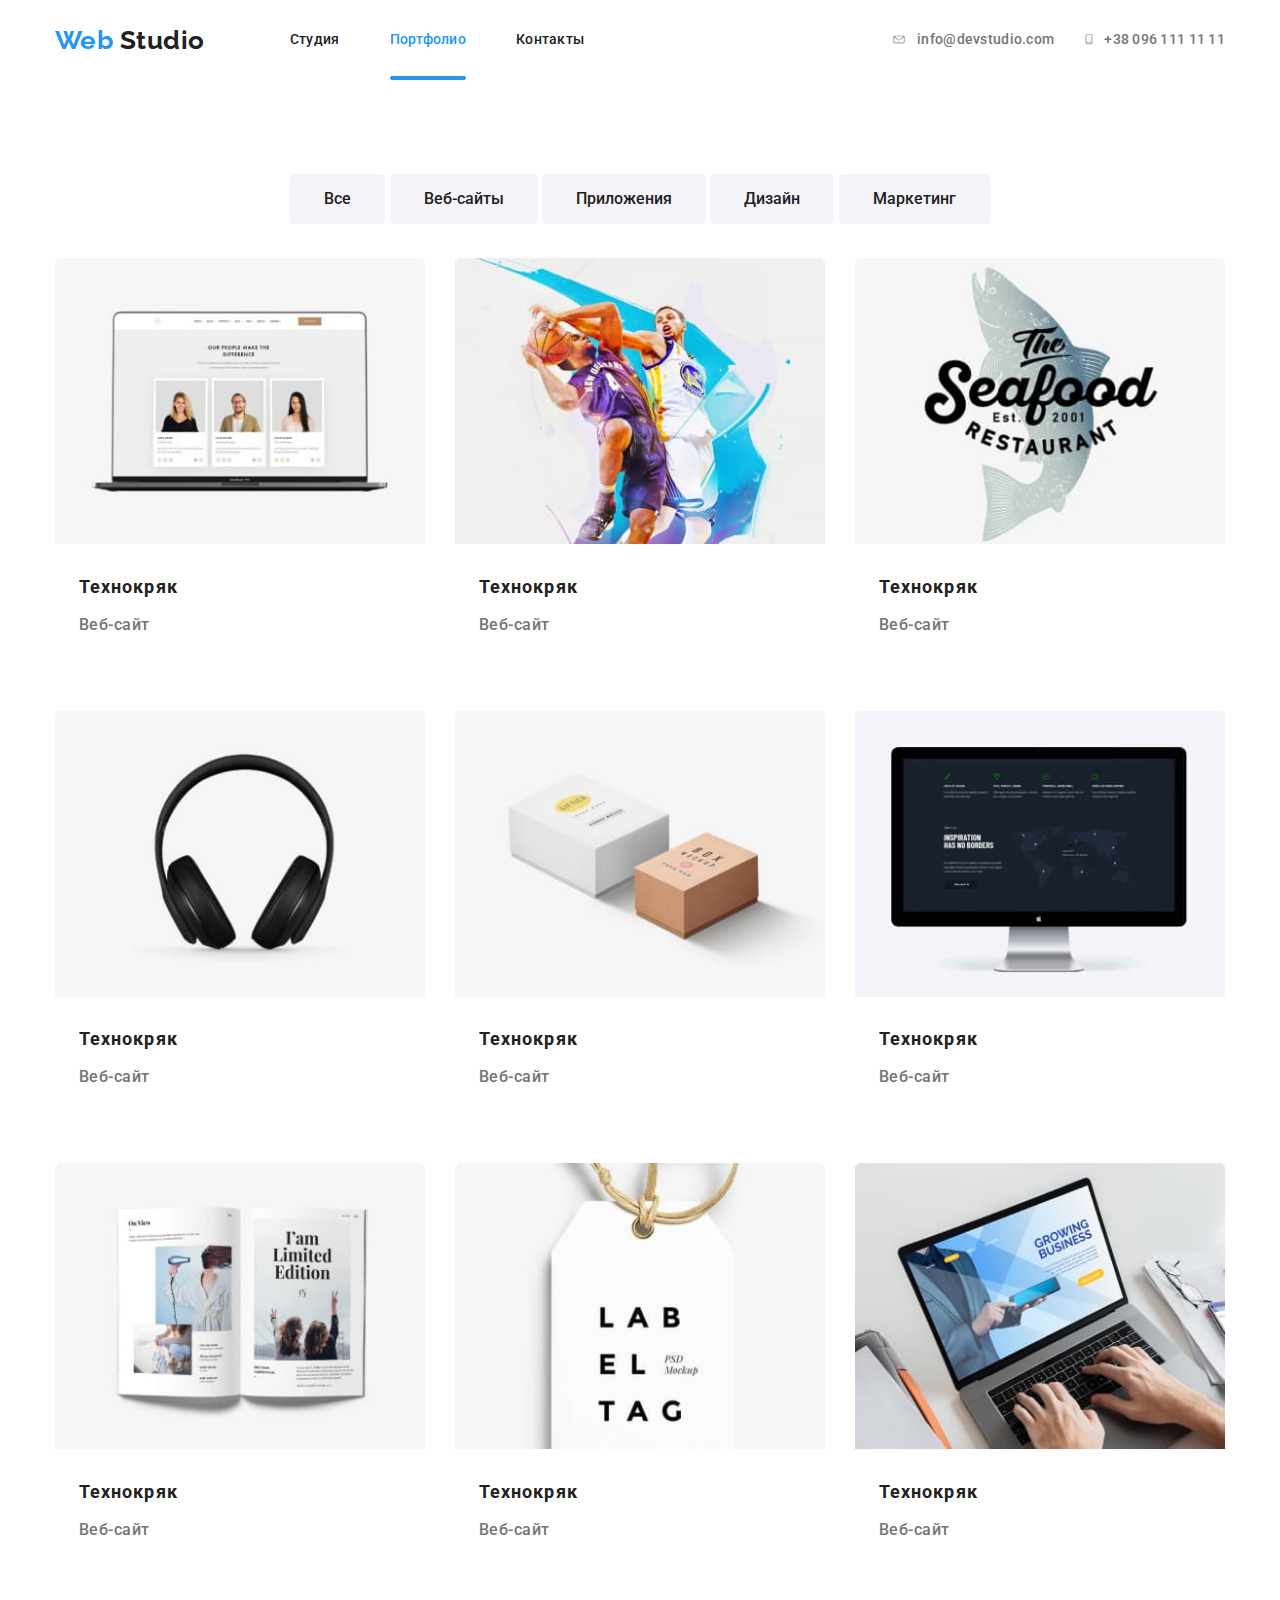
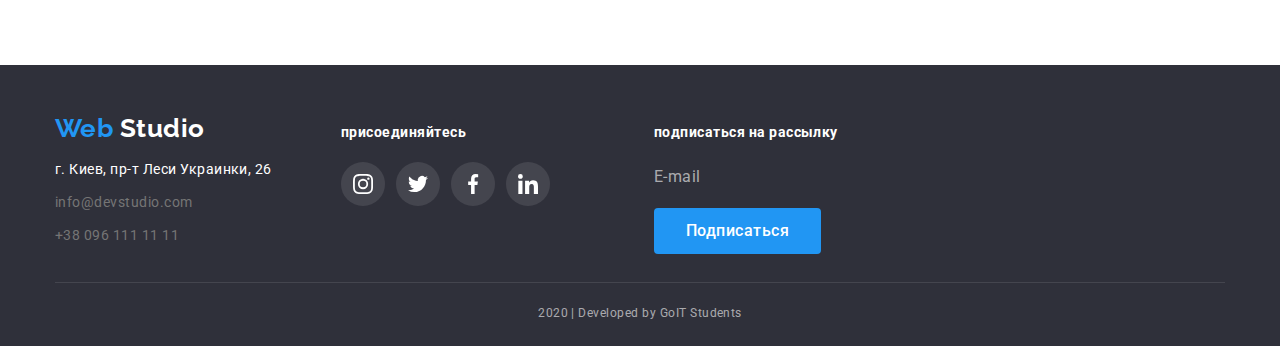
==== portfolio.html @ e04cdd91 "Почти закончила ДЗ 5" ====
<!DOCTYPE html>
<html lang="ru">
  <head>
    <meta charset="UTF-8" />
    <meta name="viewport" content="width=device-width, initial-scale=1.0" />
    <title>Document</title>
    <link
      href="https://fonts.googleapis.com/css2?family=Raleway:wght@700&family=Roboto:wght@400;500;700;900&display=swap"
      rel="stylesheet"
    />
    <link
      rel="stylesheet"
      href="https://cdnjs.cloudflare.com/ajax/libs/modern-normalize/0.6.0/modern-normalize.min.css"
    />
    <link rel="stylesheet" href="./css/common.css" />
    <link rel="stylesheet" href="./css/main.css" />
  </head>
  <body class="body-page">
    <header class="page-header">
      <!-- Шапка -->
      <nav class="container main-nav">
        <!-- Логотип -->
        <a href="/" class="logo">
          Web <span class="logo color">Studio</span>
        </a>
        <!--Новигация-->
        <ul class="site-nav list">
          <li class="item"><a href="./index.html" class="link">Студия</a></li>
          <li class="item">
            <a href="./portfolio.html" class="link current">Портфолио</a>
          </li>
          <li class="item"><a href="/" class="link">Контакты</a></li>
        </ul>
        <!--Контакты-->
        <ul class="contact-nav list">
          <li class="item">
            <a href="mailto:info@devstudio.com" class="link"><svg class="icon-envelope" width="16" height="11"><use href="./img/symbol-defs.svg#icon-envelope"></use></svg>info@devstudio.com </a> 
          </li>
          <li class="item">
            <a href="tel:+380961111111" class="link"><svg class="icon-vector" width="10" height="15"><use href="./img/symbol-defs.svg#icon-Vector"></use></svg>+38 096 111 11 11</a>
          </li>
        </ul>
      </nav>
    </header>
    <!-- Портфолио работ -->
    <section class="section">
      <div class="container">
        <!-- <h1 class="section-title">Портфолио работ</h1> -->
        <div class="section-button">
          <button type="button" class="button secondary">Все</button>
          <button type="button" class="button secondary">Веб-сайты</button>
          <button type="button" class="button secondary">Приложения</button>
          <button type="button" class="button secondary">Дизайн</button>
          <button type="button" class="button secondary">Маркетинг</button>
        </div>
        <ul class="portfolio-list list">
          <li class="item">
            <a href="/" class="link">
              <div class = "cover">
                <div class="overlay">
                <p class="overlay-text">
                  Технокряк это современная площадка распространения
                  коронавируса. Компании используют эту платформу для цифрового
                  шпионажа и атак на защищённые сервера конкурентов.
                </p></div>
              <img src="./img/portfolio1.jpg" alt="Фото работы 1" width="370" />
              </div>
              <div class="desc-card">
                <h2 class="title">Технокряк</h2>
                <p class="subtitle">Веб-сайт</p>
              </div>
            </a>
          </li>
          <li class="item">
            <a href="/" class="link">
              <div class = "cover">
                <div class="overlay">
                <p class="overlay-text">
                  Технокряк это современная площадка распространения
                  коронавируса. Компании используют эту платформу для цифрового
                  шпионажа и атак на защищённые сервера конкурентов.
                </p></div>
              <img src="./img/portfolio2.jpg" alt="Фото работы 2" width="370" />
              </div>
              <div class="desc-card">
                <h2 class="title">Технокряк</h2>
                <p class="subtitle">Веб-сайт</p>
              </div>
            </a>
          </li>
          <li class="item">
            <a href="/" class="link">
              <div class = "cover">
                <div class="overlay">
                <p class="overlay-text">
                  Технокряк это современная площадка распространения
                  коронавируса. Компании используют эту платформу для цифрового
                  шпионажа и атак на защищённые сервера конкурентов.
                </p></div>
              <img src="./img/portfolio3.jpg" alt="Фото работы 3" width="370" />
              </div>
              <div class="desc-card">
                <h2 class="title">Технокряк</h2>
                <p class="subtitle">Веб-сайт</p>
              </div>
            </a>
          </li>
          <li class="item">
            <a href="/" class="link">
              <div class = "cover">
                <div class="overlay">
                <p class="overlay-text">
                  Технокряк это современная площадка распространения
                  коронавируса. Компании используют эту платформу для цифрового
                  шпионажа и атак на защищённые сервера конкурентов.
                </p></div>
              <img src="./img/portfolio4.jpg" alt="Фото работы 4" width="370" />
              </div>
              <div class="desc-card">
                <h2 class="title">Технокряк</h2>
                <p class="subtitle">Веб-сайт</p>
              </div>
            </a>
          </li>
          <li class="item">
            <a href="/" class="link">
              <div class = "cover">
                <div class="overlay">
                <p class="overlay-text">
                  Технокряк это современная площадка распространения
                  коронавируса. Компании используют эту платформу для цифрового
                  шпионажа и атак на защищённые сервера конкурентов.
                </p></div>
              <img src="./img/portfolio5.jpg" alt="Фото работы 5" width="370" />
              </div>
              <div class="desc-card">
                <h2 class="title">Технокряк</h2>
                <p class="subtitle">Веб-сайт</p>
              </div>
            </a>
          </li>
          <li class="item">
            <a href="/" class="link">
              <div class = "cover">
                <div class="overlay">
                <p class="overlay-text">
                  Технокряк это современная площадка распространения
                  коронавируса. Компании используют эту платформу для цифрового
                  шпионажа и атак на защищённые сервера конкурентов.
                </p></div>
              <img src="./img/portfolio6.jpg" alt="Фото работы 6" width="370" />
              </div>
              <div class="desc-card">
                <h2 class="title">Технокряк</h2>
                <p class="subtitle">Веб-сайт</p>
              </div>
            </a>
          </li>
          <li class="item">
            <a href="/" class="link">
              <div class = "cover">
                <div class="overlay">
                <p class="overlay-text">
                  Технокряк это современная площадка распространения
                  коронавируса. Компании используют эту платформу для цифрового
                  шпионажа и атак на защищённые сервера конкурентов.
                </p></div>
              <img src="./img/portfolio7.jpg" alt="Фото работы 7" width="370" />
              </div>
              <div class="desc-card">
                <h2 class="title">Технокряк</h2>
                <p class="subtitle">Веб-сайт</p>
              </div>
            </a>
          </li>
            </a>
          </li>
          <li class="item">
            <a href="/" class="link">
              <div class = "cover">
                <div class="overlay">
                <p class="overlay-text">
                  Технокряк это современная площадка распространения
                  коронавируса. Компании используют эту платформу для цифрового
                  шпионажа и атак на защищённые сервера конкурентов.
                </p></div>
              <img src="./img/portfolio8.jpg" alt="Фото работы 8" width="370" />
              </div>
              <div class="desc-card">
                <h2 class="title">Технокряк</h2>
                <p class="subtitle">Веб-сайт</p>
              </div>
            </a>
          </li>
            </a>
          </li>
          <li class="item">
            <a href="/" class="link">
              <div class = "cover">
                <div class="overlay">
                <p class="overlay-text">
                  Технокряк это современная площадка распространения
                  коронавируса. Компании используют эту платформу для цифрового
                  шпионажа и атак на защищённые сервера конкурентов.
                </p></div>
              <img src="./img/portfolio9.jpg" alt="Фото работы 9" width="370" />
              </div>
              <div class="desc-card">
                <h2 class="title">Технокряк</h2>
                <p class="subtitle">Веб-сайт</p>
              </div>
            </a>
          </li>
        </ul>
      </div>
    </section>
    <!--Футер-->
    <!--Футер-->
    <footer class="footer">
      <div class="container">
        <div class="footer-content">
          <div>
            <a href="/" class="logo">
              Web <span class="logo footer">Studio</span>
            </a>
            <address class="address">
              <p class="geo">г. Киев, пр-т Леси Украинки, 26</p>
              <a href="mailto:info@devstudio.com" class="mail"
                >info@devstudio.com</a
              >
              <a href="tel:+380961111111" class="contact"> +38 096 111 11 11</a>
            </address>
          </div>
          <div class="join">
            <p class="subscription">присоединяйтесь</p>
            <ul class="socials-netwok list">
              <li>
                <a href="" class="link instagram" aria-label="Ссылка на Instagram"></a>
              </li>
              <li>
                <a href="" class="link twitter" aria-label="Ссылка на Twitter"></a>
              </li>
              <li>
                <a href="" class="link facebook" aria-label="Ссылка на Facebook"></a>
              </li>
              <li>
                <a href="" class="link linkedin" aria-label="Ссылка на LinkedIn"></a>
              </li>
            </ul>
          </div>
          <div>
            <p class="subscription">подписаться на рассылку</p>
            <p class="email">E-mail</p>
            <a href="/" class="button primary">Подписаться</a>
          </div>
        </div>
        <p class="copyright">2020 | Developed by GoIT Students</p>
      </div>
    </footer>
  </body>
</html>
---- css/common.css ----
:root {
  --primary-text-color: #757575;
  --title-text-color: #212121;
  --accent-color: #2196f3;
  --primary-white-color: #ffffff;
  --bg-grey-color: #f5f4fa;
  --bg-dark-grey-color: #2f303a;
  --footer-text-color: rgba(255, 255, 255, 0.6);
  --bg-body-grey-color: rgba(47, 48, 58, 0.8);
}

.body-page {
  background-color: var(--primary-white-color);
  color: var(--primary-text-color);
  font-family: Roboto, sans-serif;
  letter-spacing: 0.03em;
}

/* Контейнер */
.container {
  margin-left: auto;
  margin-right: auto;
  /* outline: 2px solid blueviolet; */
  width: 1200px;
  padding-left: 15px;
  padding-right: 15px;
}

/* Утилиты*/
.list {
  list-style: none;
  padding: 0;
  margin: 0;
}
.link {
  text-decoration: none;
  font-family: inherit;
  color: inherit;
}
.image {
  display: block;
}

/* Шапка*/
.page-header {
  margin-top: auto;
  margin-bottom: auto;
}

.main-nav {
  display: flex;
  align-items: center;
}

/* Логотип */
.logo {
  color: var(--accent-color);
  font-family: Raleway, sans-serif;
  font-weight: 700;
  font-size: 26px;
  line-height: 1.19;
  text-decoration: none;
}
.logo.color {
  color: var(--title-text-color);
}
/* Новигация */
.site-nav {
  display: flex;
  margin-top: 0;
  margin-bottom: 0;
  margin-left: 85px;
}
.site-nav .item:not(:last-child) {
  margin-right: 50px;
}
.site-nav .link {
  padding-top: 32px;
  padding-bottom: 32px;
  display: block;

  color: var(--title-text-color);
  font-weight: 500;
  font-size: 14px;
  line-height: 1.14;
  letter-spacing: 0.02em;
  text-decoration: none;
  transition-property: all;
  transition-duration: 250ms;
  transition-timing-function: cubic-bezier(0.4, 0, 0.2, 1);
}
.site-nav .link:hover,
.site-nav .link:focus {
  color: var(--accent-color);
}
.site-nav .link.current {
  color: var(--accent-color);
}

.site-nav .item {position: relative;}

.site-nav .current::before{
position: absolute;
display: inline-block;
content: '';
background-color: var(--accent-color);
width: 100%;
height: 4px;
bottom: 0;
border-radius:2px}

/* Контакты  */
.contact-nav {
  display: flex;
  margin-left: auto;
  align-items: center;
}
.contact-nav .item:not(:last-child) {
  margin-right: 30px;
}
.contact-nav .link {
  display: flex;
  align-items: center;
  color: var(--primary-text-color);
  font-weight: 500;
  font-size: 14px;
  line-height: 1.14;
  letter-spacing: 0.02em;
  text-decoration: none;
  transition-property: all;
  transition-duration: 250ms;
  transition-timing-function: cubic-bezier(0.4, 0, 0.2, 1);
}
/* .contact-nav .link {fill: var(--primary-text-color);} */

.contact-nav .link:hover,
.contact-nav .link:focus {
  color: var(--accent-color);
}
.icon-envelope {
  margin-right: 10px;
  cursor: pointer;
  fill: currentColor;
}
/* .icon-envelope:hover,.icon-envelope:focus{fill: currentColor;} */

.icon-vector{
  margin-right: 10px;
  cursor: pointer;
  fill: currentColor;
}
/* .icon-vector:hover,.icon-vector:focus{fill: currentColor;} */


/* Кнопки */
.button {
  display: inline-block;
  border-radius: 4px;
  padding: 10px 32px;
  /* min-width: 200px; */
  margin-top: auto;
  margin-bottom: auto;
  cursor: pointer;

  background-color: var(--primary-white-color);
  color: var(--title-text-color);

  font-weight: 500;
  font-size: 16px;
  line-height: 1.62;
  text-decoration: none;
  text-align: center;
}
.button.primary {
  background-color: var(--accent-color);
  color: var(--primary-white-color);
}

.button.secondary {border-color: transparent;
background-color: var(--bg-grey-color);}
.button.secondary:hover,
.button.secondary:focus {
  background-color: var(--accent-color);
  color: var(--primary-white-color);
  text-align: center;
  box-shadow: 0px 2px 2px rgba(0, 0, 0, 0.12), 0px 1px 2px rgba(0, 0, 0, 0.08), 0px 3px 1px rgba(0, 0, 0, 0.1);
}


/* Футер */
.footer {
  padding-top: 48px;
  color: var(--primary-white-color);
  background-color: var(--bg-dark-grey-color);
}
.footer-content {
  display: flex;
  align-items: baseline;
  margin-bottom: 28px;
}
.address {
  display: flex;
  margin-bottom: auto;
  margin-top: auto;
  margin-right: 69px;
  flex-direction: column;
  align-items: baseline;

  color: var(--primary-text-color);
  font-weight: normal;
  font-size: 14px;
  line-height: 1.71;
  font-style: normal;
}
.geo {
  margin-bottom: 9px;
  color: var(--primary-white-color);
}
.mail {
  margin-bottom: 9px;
  text-decoration: none;
  color: inherit;
}
.contact {
  text-decoration: none;
  color: inherit;
}

.subscription {
  margin-top: auto;
  margin-bottom: 21px;
  font-weight: 700;
  font-size: 14px;
  line-height: 1.14;
}
.email {
  color: var(--footer-text-color);
  font-size: 16px;
  line-height: 1.87;
  display: flex;
  align-items: center;
}
.socials-netwok {
  display: flex;
}
.socials-netwok .link {
  margin-top: auto;
  margin-left: auto;
  margin-right: 11px;
  display: block;
  width: 44px;
  height: 44px;
  background-color: rgba(255, 255, 255, 0.1);
  background-repeat: no-repeat;
  background-position: center;
  border-radius: 50%;
}

.socials-netwok .link:nth-child(4n) {
  margin-right: auto;
}

.socials-netwok .instagram {
  background-image: url(../img/instagram-footer.svg);
}

.socials-netwok .twitter {
  background-image: url(../img/twitter-footer.svg);
}

.socials-netwok .facebook {
  background-image: url(../img/facebook-footer.svg);
}
.socials-netwok .linkedin { background-image: url(../img/linkedin-footer.svg);}

.socials-netwok .link:hover,
.socials-netwok .link:focus {
  background-color: var(--accent-color);
}
.join {
  margin-right: 93px;
  align-items: baseline;
}

.copyright {
  margin-top: auto;
  margin-bottom: auto;
  padding-top: 18px;
  padding-bottom: 21px;
  border-top: 1px solid rgba(255, 255, 255, 0.1);

  color: var(--footer-text-color);
  font-size: 12px;
  line-height: 2;
  text-align: center;
}
---- css/main.css ----
/* цвет основного текста  #757575  */
/* вторичный цвет #212121 */
/* цвет логотпа, ссылок при наведении и акцент #2196F3 */
/* белый цвет #FFFFFF */
/*цвет в футере rgba(255, 255, 255, 0.6);*/
/* цвет фона кнопок #F5F4FA */

/* Стили для index.html */

/* Герой */

.hero {
  text-align: center;
  margin-top: auto;
  margin-bottom: auto;
  margin-left: auto;
  margin-right: auto;
  padding-top: 200px;
  padding-bottom: 200px;
  background-color: darkgrey;
  max-width: 1600px;
  height: 600px;
  outline: 1px solid black;
  background-image: linear-gradient(
      to right,
      rgba(47, 48, 58, 0.8),
      rgba(47, 48, 58, 0.8)
    ),
    url("../img/Header.jpg");
  background-repeat: no-repeat;
  background-size: cover;
}

.hero-title {
  margin-top: 0px;
  margin-bottom: 46px;

  color: var(--primary-white-color);
  font-weight: 900;
  font-size: 44px;
  line-height: 1.36;
  text-align: center;
  letter-spacing: 0.06em;
  text-transform: uppercase;
}

/* Секции  */
.section {
  padding-top: 94px;
  padding-bottom: 94px;
}

.section-title {
  margin-top: 0;
  margin-bottom: 50px;
  color: var(--title-text-color);
  font-weight: 700;
  font-size: 36px;
  line-height: 1.17;
  text-align: center;
}

/* Преимущества */
.feature-list {
  display: flex;
  flex-wrap: wrap;
  margin-top: auto;
  margin-bottom: auto;
}
.feature-list .item {
  width: 270px;
  margin-right: 30px;
  margin-top: auto;
  margin-bottom: auto;
}
.feature-list .item:nth-child(4n) {
  margin-right: 0;
}

.icon-feature {
  display: flex;
  justify-content: center;
  align-items: center;
  margin-top: 0;
  margin-bottom: 30px;
  background-color: var(--bg-grey-color);
  width: 270px;
  height: 120px;
}


.feature-list .title {
  margin-top: 0;
  margin-bottom: 10px;
  color: var(--title-text-color);
  font-weight: 700;
  font-size: 14px;
  line-height: 1.14;
}
.feature-list .text {
  margin-top: 0;
  margin-bottom: 0;
  font-size: 14px;
  line-height: 1.71;
}

/* Чем мы занимаемся */
.skill-list {
  display: flex;
  flex-wrap: wrap;
  margin-top: auto;
  margin-bottom: auto;
}

.skill-list .item {
  width: 370px;
  margin-right: 30px;
  margin-top: auto;
  margin-bottom: auto;
  position: relative;
  display: flex;
  justify-content: center;
  cursor: pointer;
}

.skill-list .item:nth-child(3n) {
  margin-right: auto;
}

.skill-list .item::before {
  position: absolute;
  display: inline-block;
  content: '';
  background-color: rgba(47, 48, 58, 0.8);
  width: 100%;
  height: 70px;
  bottom: 0;}



.skill-list .title {
  bottom: 9%;
  margin: 0;
  color: var(--primary-white-color);
  font-weight: 700;
  font-size: 14px;
  line-height: 1.14;
  text-align: center;
  position: absolute;
  text-transform: uppercase;
}

/* Наша команда */
.team-list {
  display: flex;
  flex-wrap: wrap;
  margin-top: auto;
  margin-bottom: auto;
}

.team-list .item {
  margin-right: 30px;
  margin-top: auto;
  margin-bottom: auto;
  padding-bottom: 24px;
  box-shadow: 0px 2px 1px rgba(0, 0, 0, 0.2), 0px 1px 1px rgba(0, 0, 0, 0.14),
    0px 1px 3px rgba(0, 0, 0, 0.12);
  border-radius: 4px;
}

.team-list .item:nth-child(4n) {
  margin-right: auto;
}

.team-list .foto {
  display: block;
  margin-bottom: 30px;
}

.team {
  background-color: var(--bg-grey-color);
}

.team-list .title {
  margin-top: auto;
  margin-bottom: 10px;
  color: var(--title-text-color);
  font-weight: 500;
  font-size: 16px;
  line-height: 1.19;
  text-align: center;
}
.team-list .specialty {
  margin-top: 0;
  margin-bottom: 16px;
  font-size: 16px;
  line-height: 1.19;
  text-align: center;
}

.socials {
  display: flex;
  margin-top: 0;
  justify-content: center;
}

.icon {
  margin-right: 10px;
  width: 44px;
  height: 44px;
  display: flex;
  align-items: center;
  justify-content: center;
  border-radius: 50%;
  color: #AFB1B8;
  transition-property: all;
  transition-duration: 250ms;
  transition-timing-function: cubic-bezier(0.4, 0, 0.2, 1);
}

.icon:nth-child(4n) {
  margin-right: 0;
}

.socials .icon:hover, 
.socials .icon:focus {color: #ffffff;}

.icon:hover,.icon:focus {background-color: var(--accent-color);}

.icon-socials {fill: currentColor}
.icon-socials:focus,.icon-socials:hover {fill: #ffffff;}


/* Постоянные клиенты */
.client-list {
  display: flex;
  flex-wrap: nowrap;
  margin-top: auto;
  margin-bottom: auto;
  justify-content: center;
}

.client-list .item {margin-right: 30px;}
.client-list .item:nth-child(6n) {margin-right: 0;}

.company-link{
justify-content: center;
align-items: center;
display: flex;
color: var(--primary-text-color);
width: 170px;
height: 90px;
outline: 1px solid #AFB1B8;
border-radius: 4px;
/* margin-right: 30px; */
margin-top: auto;
margin-bottom: auto;
transition-property: all;
  transition-duration: 250ms;
  transition-timing-function: cubic-bezier(0.4, 0, 0.2, 1);
}

.client-list .company-link:hover,
.client-list .company-link:focus {outline: 1px solid var(--accent-color);
  color: var(--accent-color);
}

.icon-client {fill: currentColor}
/* .icon-client:hover, .icon-client:focus {fill: var(--accent-color);} */

/* Стили для portfolio.html */
.section-button {
  margin-top: 0;
  margin-bottom: 34px;
  text-align: center;
}
.portfolio-list {
  display: flex;
  flex-wrap: wrap;
  /* margin-top: auto;
  margin-bottom: auto; */
  margin: -15px;
}

.portfolio-list .link {display: block;}

.portfolio-list .item {
  width: 370px;
  margin: 15px;
  /* margin-top: 0;
  margin-bottom: 30px;
  margin-right: 30px; */
  /* background: #ffffff;
  border: 1px solid #eeeeee; */
  border-top-right-radius: 5px;
  border-top-left-radius: 5px;
  overflow: hidden;
  transition-property: all;
  transition-duration: 250ms;
  transition-timing-function: cubic-bezier(0.4, 0, 0.2, 1);
}

.portfolio-list .item:hover {box-shadow: 1px 4px 6px rgba(0, 0, 0, 0.16), 0px 4px 4px rgba(0, 0, 0, 0.06),
  0px 1px 1px rgba(0, 0, 0, 0.12);}

.portfolio-list .item:nth-child(3n) {
  margin-right: 0px;
}

.portfolio-list .item:nth-last-child(-n + 3) {
  margin-bottom: 0px;
}

.cover {
  position: relative;
  overflow: hidden;
}

.overlay {
  padding: 63px 24px;
  position: absolute;
  bottom: 0;
  content: '';
  display: inline-block;
  width: 100%;
  height: 100%;
  background-color: rgba(33, 150, 243, 0.9);
  transform: translateY(100%);
  opacity: 0;
  transition-property: all;
  transition-duration: 250ms;
  transition-timing-function: cubic-bezier(0.4, 0, 0.2, 1);}

  .overlay-text {
    margin: 0;
    color: var(--primary-white-color);
    font-weight: 500;
    font-size: 18px;
    line-height: 1.56;
  }

.item:hover .overlay {
  transform: translateY(0%);
  opacity: 1;
}
  
.portfolio-list .title {
  font-weight: 700;
  font-size: 18px;
  line-height: 2;

  letter-spacing: 0.06em;
  color: var(--title-text-color);
  margin-top: 20px;
  margin-bottom: 4px;
}
.portfolio-list .subtitle {
  font-weight: 500;
  font-size: 16px;
  line-height: 2;
  margin-top: auto;
  margin-bottom: 20px;
}

.desc-card {
  padding-left: 24px;
  padding-right: 24px;
  padding-bottom: 20px;
}
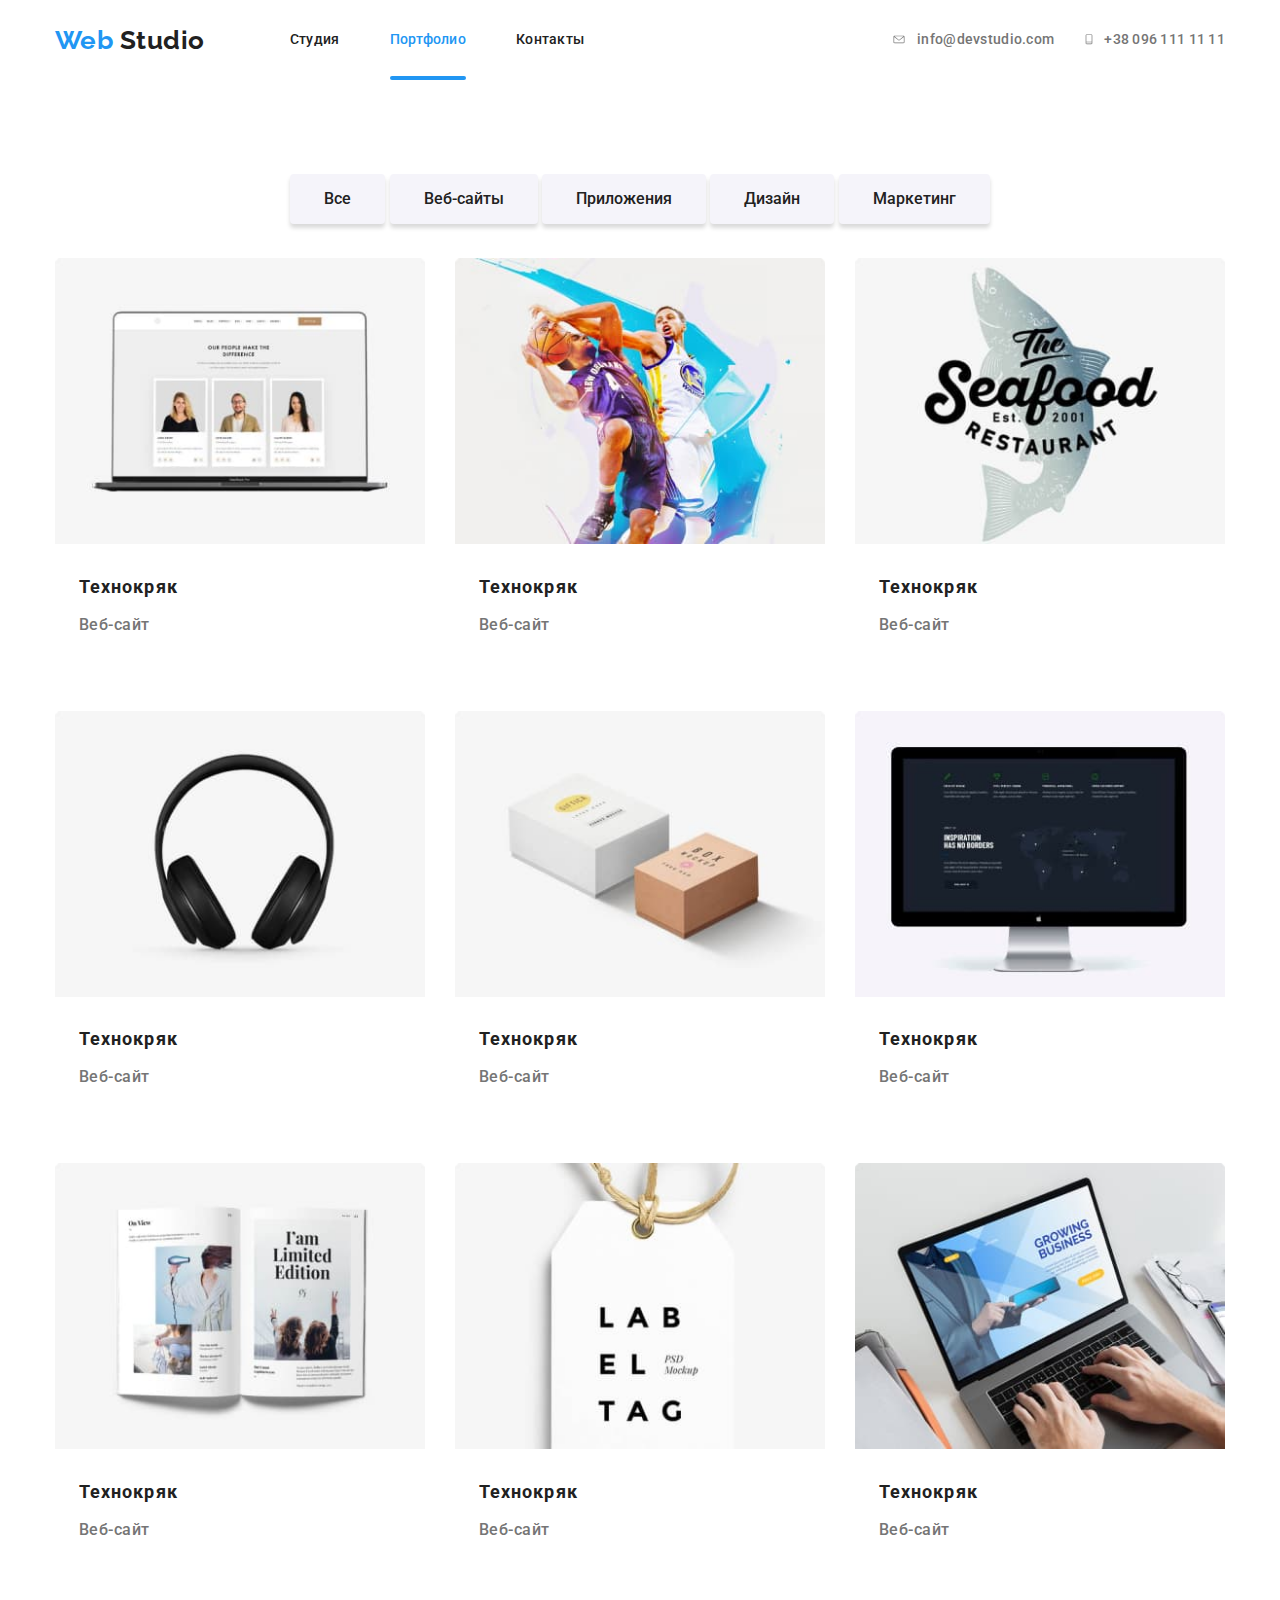
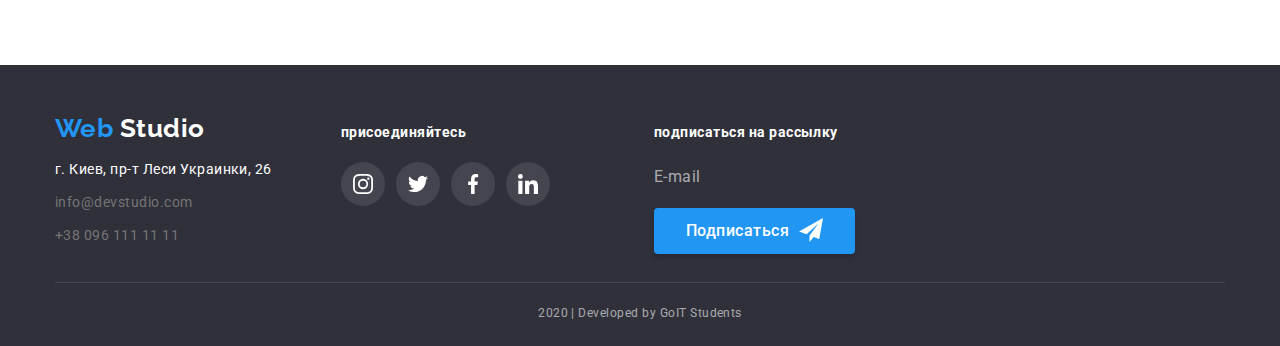
==== commit af75f92f: "Готовая ДЗ номер 5" ====
--- a/portfolio.html
+++ b/portfolio.html
@@ -173,8 +173,6 @@
               </div>
             </a>
           </li>
-            </a>
-          </li>
           <li class="item">
             <a href="/" class="link">
               <div class = "cover">
@@ -190,8 +188,6 @@
                 <h2 class="title">Технокряк</h2>
                 <p class="subtitle">Веб-сайт</p>
               </div>
-            </a>
-          </li>
             </a>
           </li>
           <li class="item">
@@ -251,7 +247,7 @@
           <div>
             <p class="subscription">подписаться на рассылку</p>
             <p class="email">E-mail</p>
-            <a href="/" class="button primary">Подписаться</a>
+            <a href="/" class="button third">Подписаться</a>
           </div>
         </div>
         <p class="copyright">2020 | Developed by GoIT Students</p>
--- a/css/common.css
+++ b/css/common.css
@@ -130,6 +130,8 @@
   transition-property: all;
   transition-duration: 250ms;
   transition-timing-function: cubic-bezier(0.4, 0, 0.2, 1);
+   
+  
 }
 /* .contact-nav .link {fill: var(--primary-text-color);} */
 
@@ -154,7 +156,7 @@
 
 /* Кнопки */
 .button {
-  display: inline-block;
+  display: inline-flex;
   border-radius: 4px;
   padding: 10px 32px;
   /* min-width: 200px; */
@@ -170,6 +172,10 @@
   line-height: 1.62;
   text-decoration: none;
   text-align: center;
+  box-shadow: 0px 4px 4px rgba(0, 0, 0, 0.15);
+  transition-property: all;
+  transition-duration: 250ms;
+  transition-timing-function: cubic-bezier(0.4, 0, 0.2, 1);
 }
 .button.primary {
   background-color: var(--accent-color);
@@ -185,6 +191,20 @@
   text-align: center;
   box-shadow: 0px 2px 2px rgba(0, 0, 0, 0.12), 0px 1px 2px rgba(0, 0, 0, 0.08), 0px 3px 1px rgba(0, 0, 0, 0.1);
 }
+
+.button.third {background-color: var(--accent-color);
+  color: var(--primary-white-color);}
+
+.button.third::after{
+  content: '';
+  width: 24px;
+  height: 24px;
+  margin-left: 10px;
+  background-image: url(../img/icon-send.svg);
+  background-repeat: no-repeat;
+  background-position: center;
+  background-size: contain;
+} 
 
 
 /* Футер */
@@ -254,6 +274,9 @@
   background-repeat: no-repeat;
   background-position: center;
   border-radius: 50%;
+  transition-property: all;
+  transition-duration: 250ms;
+  transition-timing-function: cubic-bezier(0.4, 0, 0.2, 1);
 }
 
 .socials-netwok .link:nth-child(4n) {
--- a/css/main.css
+++ b/css/main.css
@@ -127,7 +127,10 @@
   margin-right: auto;
 }
 
-.skill-list .item::before {
+.skill-list .item::
+
+
+{
   position: absolute;
   display: inline-block;
   content: '';
@@ -256,8 +259,8 @@
 margin-top: auto;
 margin-bottom: auto;
 transition-property: all;
-  transition-duration: 250ms;
-  transition-timing-function: cubic-bezier(0.4, 0, 0.2, 1);
+transition-duration: 250ms;
+transition-timing-function: cubic-bezier(0.4, 0, 0.2, 1);
 }
 
 .client-list .company-link:hover,
@@ -296,8 +299,9 @@
   border-top-left-radius: 5px;
   overflow: hidden;
   transition-property: all;
-  transition-duration: 250ms;
+  transition-duration: 2500ms;
   transition-timing-function: cubic-bezier(0.4, 0, 0.2, 1);
+  
 }
 
 .portfolio-list .item:hover {box-shadow: 1px 4px 6px rgba(0, 0, 0, 0.16), 0px 4px 4px rgba(0, 0, 0, 0.06),
